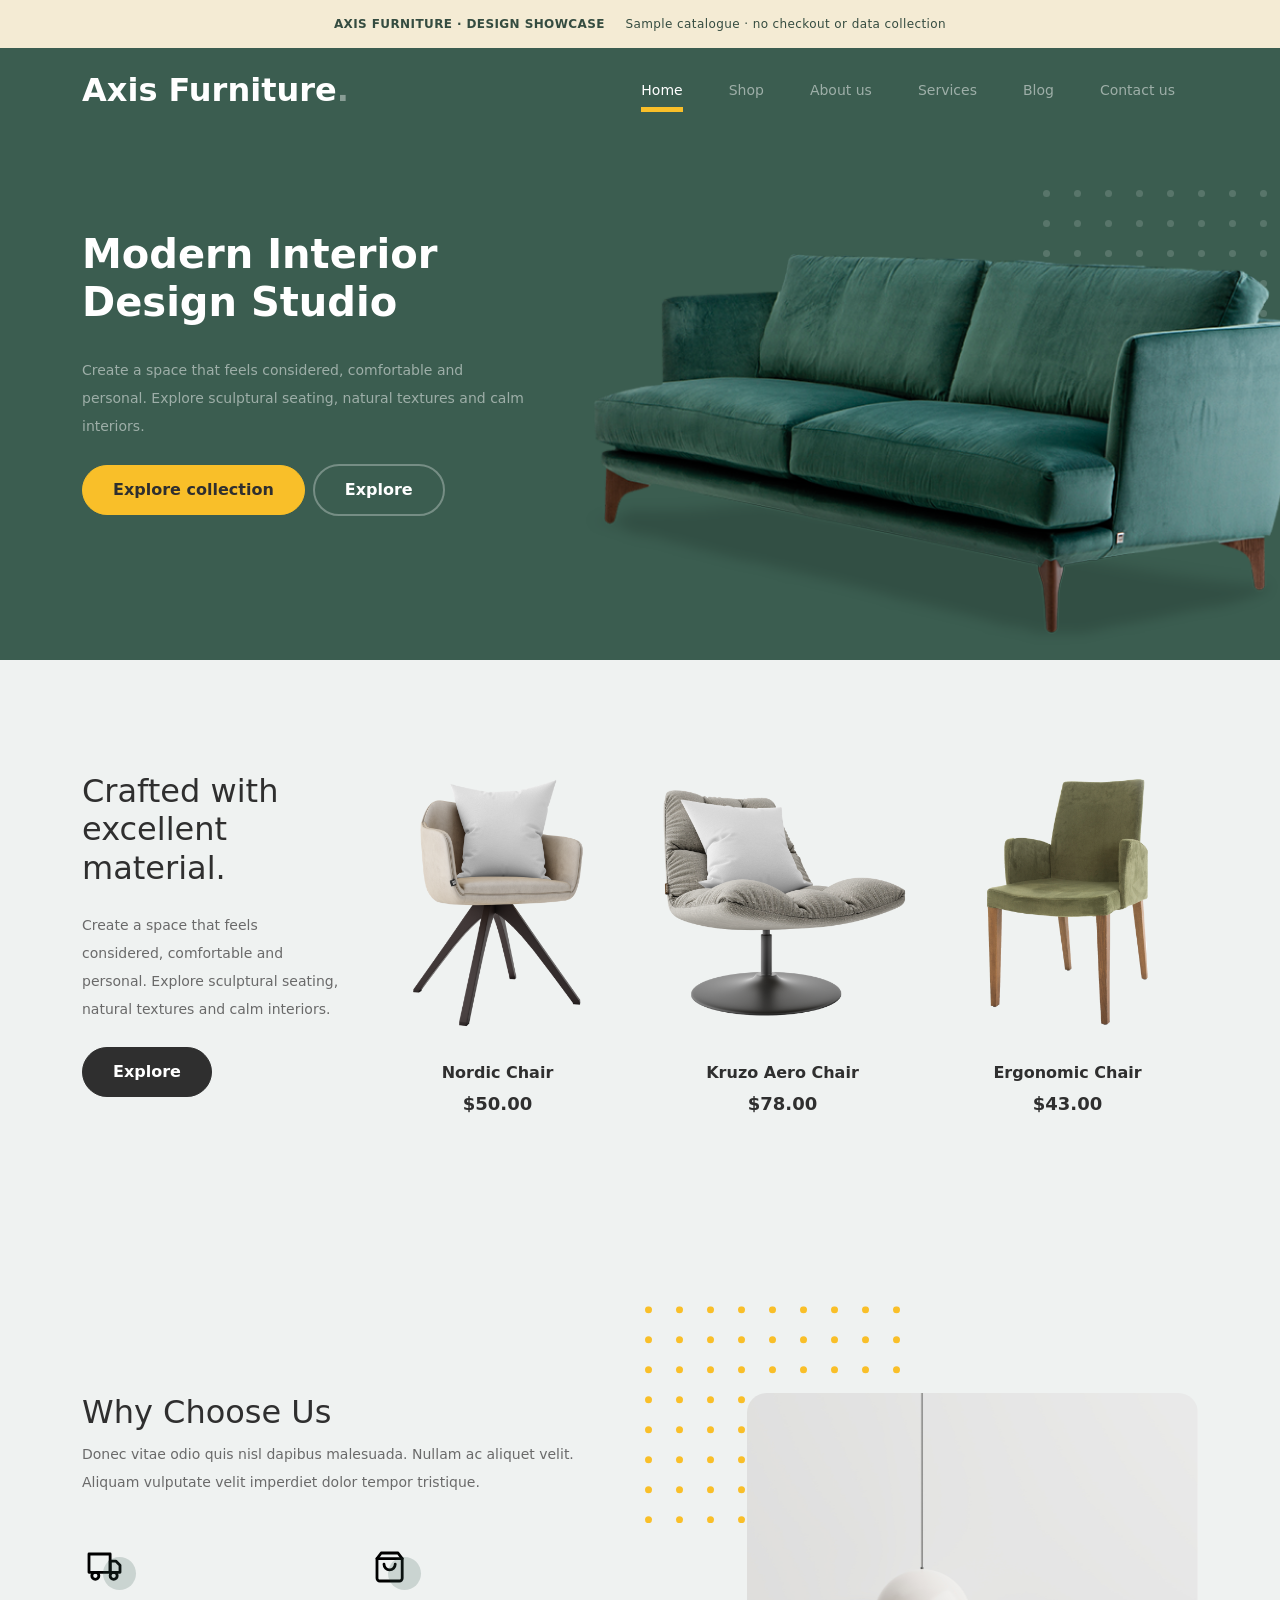
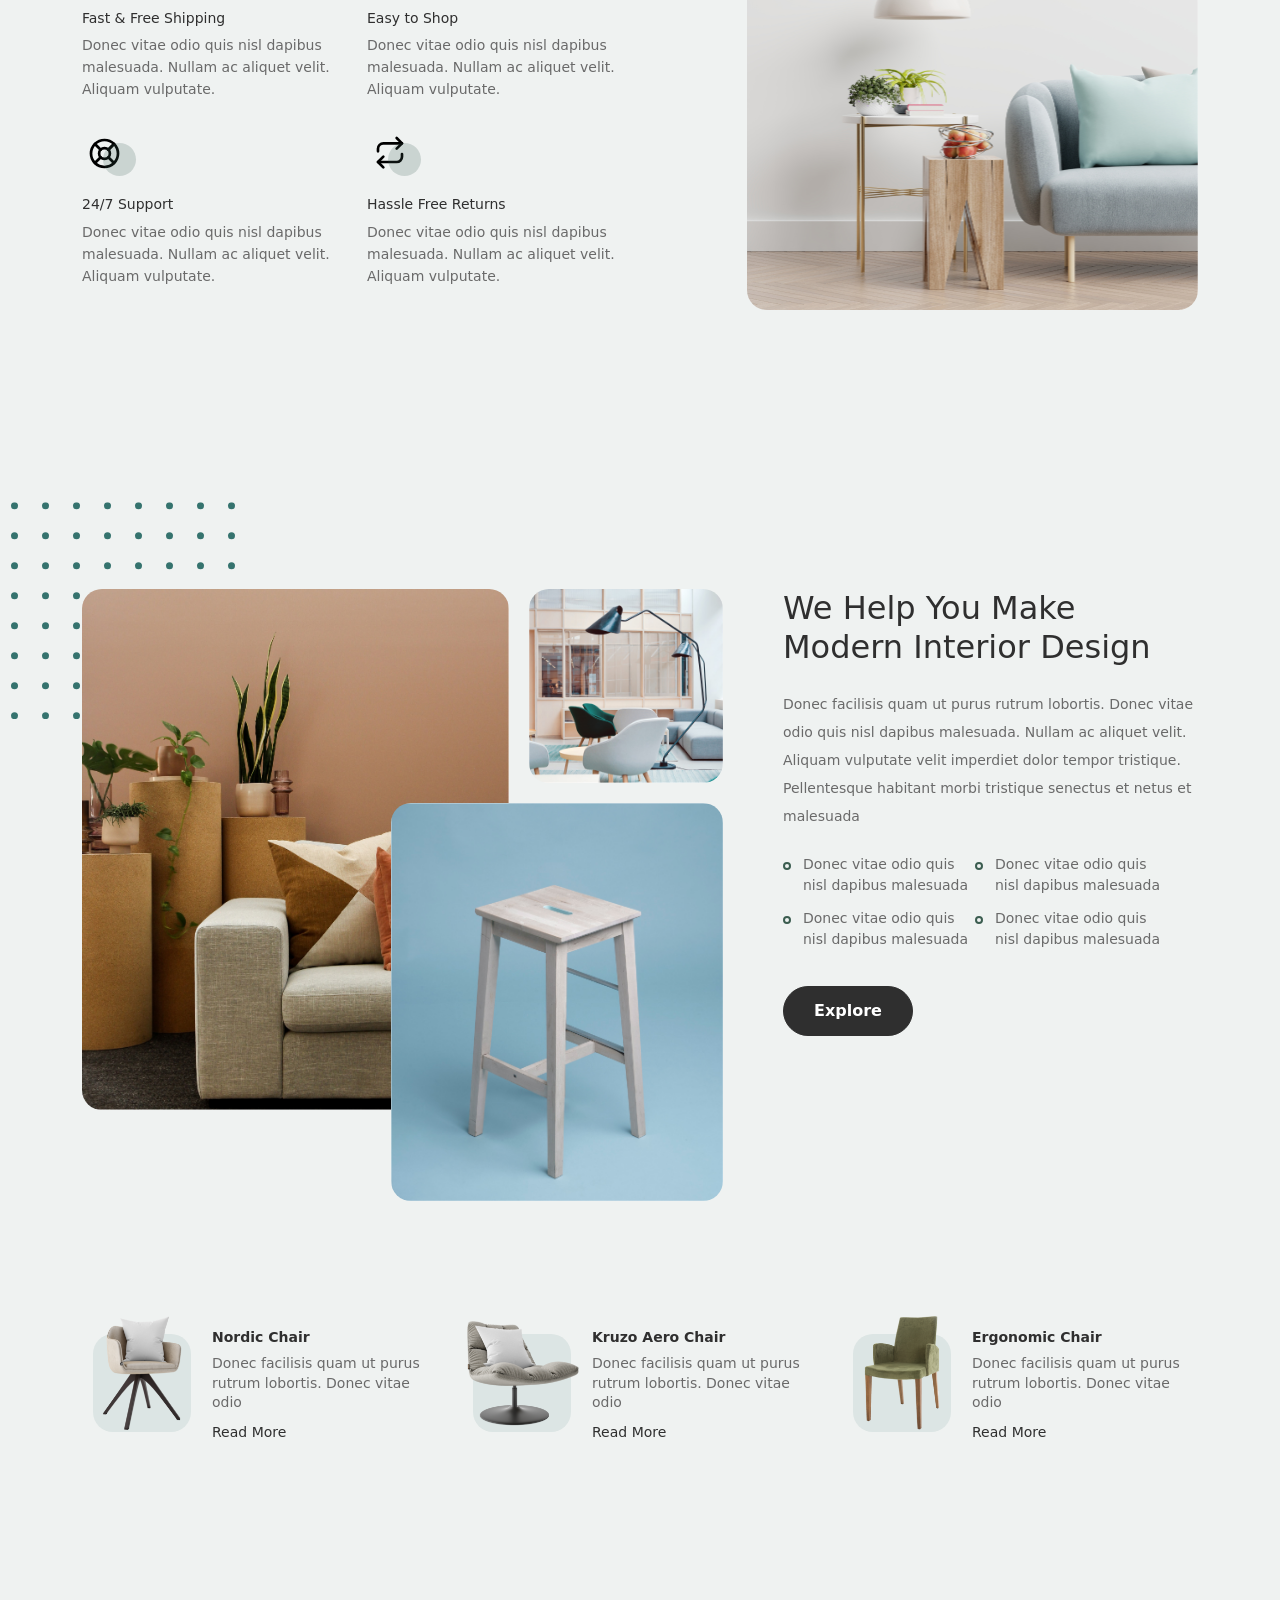
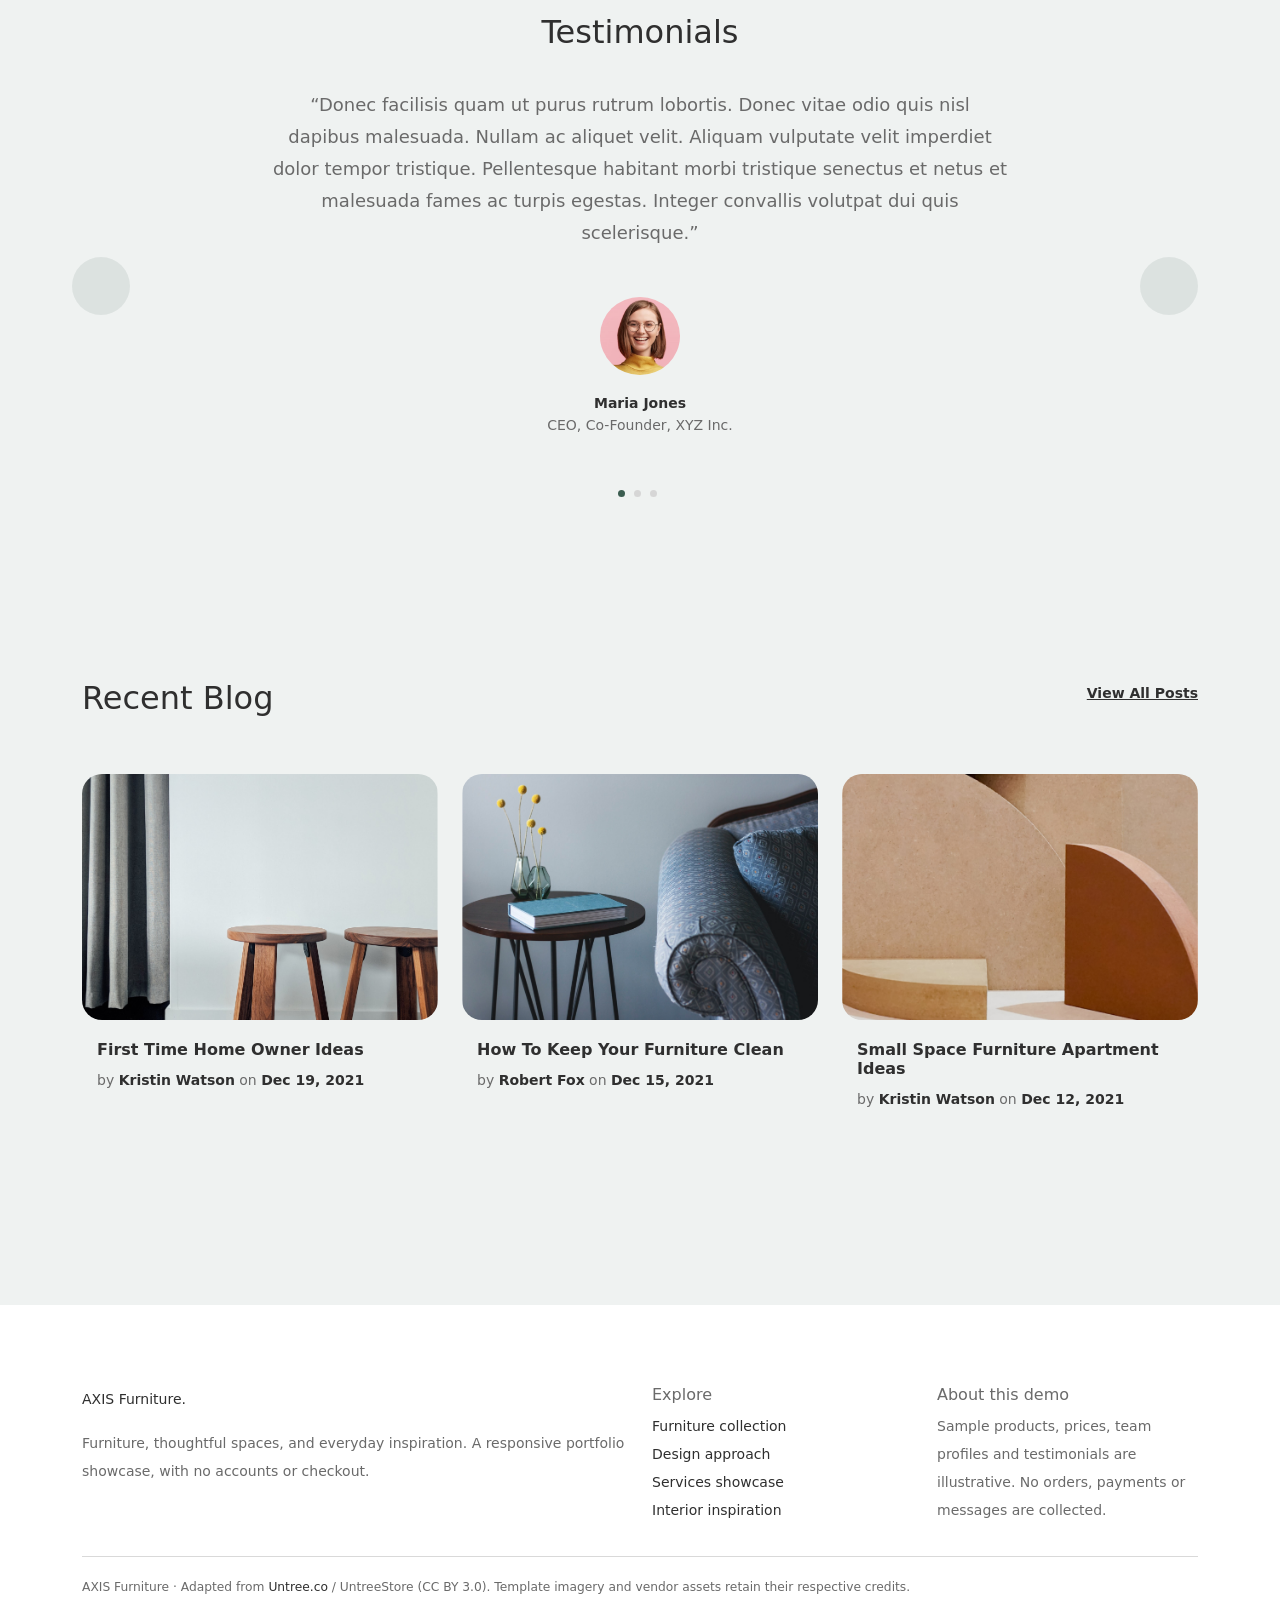
==== index.html @ d18d5c8d "Publish AXIS Furniture responsive catalogue with privacy-safe product previews" ====
<!doctype html>
<html lang="en">
<head>
  <meta charset="utf-8">
  <meta name="viewport" content="width=device-width, initial-scale=1, shrink-to-fit=no">
  <meta name="author" content="Untree.co">
  <link rel="shortcut icon" href="favicon.png">

  <meta name="description" content="Axis Furniture — explore furniture for your home, including sofas, chairs, and interior inspiration." />
  <meta name="keywords" content="bootstrap, bootstrap4" />

		<!-- Bootstrap CSS -->
		<link href="css/bootstrap.min.css" rel="stylesheet">
		<link href="css/tiny-slider.css" rel="stylesheet">
		<link href="css/style.css" rel="stylesheet">
		<title>Axis Furniture | Furniture Store</title>
	<link href="css/axis.css" rel="stylesheet"></head>

	<body><div class="axis-demo-banner">AXIS FURNITURE · DESIGN SHOWCASE <span>Sample catalogue · no checkout or data collection</span></div>

		<!-- Start Header/Navigation -->
		<nav class="custom-navbar navbar navbar navbar-expand-md navbar-dark bg-dark" aria-label="Axis Furniture navigation bar">

			<div class="container">
				<a class="navbar-brand" href="index.html">Axis Furniture<span>.</span></a>

				<button class="navbar-toggler" type="button" data-bs-toggle="collapse" data-bs-target="#navbarsAxisFurniture" aria-controls="navbarsAxisFurniture" aria-expanded="false" aria-label="Toggle navigation">
					<span class="navbar-toggler-icon"></span>
				</button>

				<div class="collapse navbar-collapse" id="navbarsAxisFurniture">
					<ul class="custom-navbar-nav navbar-nav ms-auto mb-2 mb-md-0">
						<li class="nav-item active">
							<a class="nav-link" href="index.html">Home</a>
						</li>
						<li><a class="nav-link" href="shop.html">Shop</a></li>
						<li><a class="nav-link" href="about.html">About us</a></li>
						<li><a class="nav-link" href="services.html">Services</a></li>
						<li><a class="nav-link" href="blog.html">Blog</a></li>
						<li><a class="nav-link" href="contact.html">Contact us</a></li>
					</ul>

					
				</div>
			</div>
				
		</nav>
		<!-- End Header/Navigation -->

		<!-- Start Hero Section -->
			<div class="hero">
				<div class="container">
					<div class="row justify-content-between">
						<div class="col-lg-5">
							<div class="intro-excerpt">
								<h1>Modern Interior <span class="d-block">Design Studio</span></h1>
								<p class="mb-4">Create a space that feels considered, comfortable and personal. Explore sculptural seating, natural textures and calm interiors.</p>
								<p><a href="shop.html" class="btn btn-secondary me-2">Explore collection</a><a href="about.html" class="btn btn-white-outline">Explore</a></p>
							</div>
						</div>
						<div class="col-lg-7">
							<div class="hero-img-wrap">
								<img alt="AXIS Furniture design sample" src="images/couch.png" class="img-fluid">
							</div>
						</div>
					</div>
				</div>
			</div>
		<!-- End Hero Section -->

		<!-- Start Product Section -->
		<div class="product-section">
			<div class="container">
				<div class="row">

					<!-- Start Column 1 -->
					<div class="col-md-12 col-lg-3 mb-5 mb-lg-0">
						<h2 class="mb-4 section-title">Crafted with excellent material.</h2>
						<p class="mb-4">Create a space that feels considered, comfortable and personal. Explore sculptural seating, natural textures and calm interiors.</p>
						<p><a href="shop.html" class="btn">Explore</a></p>
					</div> 
					<!-- End Column 1 -->

					<!-- Start Column 2 -->
					<div class="col-12 col-md-4 col-lg-3 mb-5 mb-md-0">
						<a class="product-item" href="cart.html">
							<img alt="AXIS Furniture design sample" src="images/product-1.png" class="img-fluid product-thumbnail">
							<h3 class="product-title">Nordic Chair</h3>
							<strong class="product-price">$50.00</strong>

							<span class="icon-cross">
								<img alt="AXIS Furniture design sample" src="images/cross.svg" class="img-fluid">
							</span>
						</a>
					</div> 
					<!-- End Column 2 -->

					<!-- Start Column 3 -->
					<div class="col-12 col-md-4 col-lg-3 mb-5 mb-md-0">
						<a class="product-item" href="cart.html">
							<img alt="AXIS Furniture design sample" src="images/product-2.png" class="img-fluid product-thumbnail">
							<h3 class="product-title">Kruzo Aero Chair</h3>
							<strong class="product-price">$78.00</strong>

							<span class="icon-cross">
								<img alt="AXIS Furniture design sample" src="images/cross.svg" class="img-fluid">
							</span>
						</a>
					</div>
					<!-- End Column 3 -->

					<!-- Start Column 4 -->
					<div class="col-12 col-md-4 col-lg-3 mb-5 mb-md-0">
						<a class="product-item" href="cart.html">
							<img alt="AXIS Furniture design sample" src="images/product-3.png" class="img-fluid product-thumbnail">
							<h3 class="product-title">Ergonomic Chair</h3>
							<strong class="product-price">$43.00</strong>

							<span class="icon-cross">
								<img alt="AXIS Furniture design sample" src="images/cross.svg" class="img-fluid">
							</span>
						</a>
					</div>
					<!-- End Column 4 -->

				</div>
			</div>
		</div>
		<!-- End Product Section -->

		<!-- Start Why Choose Us Section -->
		<div class="why-choose-section">
			<div class="container">
				<div class="row justify-content-between">
					<div class="col-lg-6">
						<h2 class="section-title">Why Choose Us</h2>
						<p>Donec vitae odio quis nisl dapibus malesuada. Nullam ac aliquet velit. Aliquam vulputate velit imperdiet dolor tempor tristique.</p>

						<div class="row my-5">
							<div class="col-6 col-md-6">
								<div class="feature">
									<div class="icon">
										<img src="images/truck.svg" alt="Image" class="imf-fluid">
									</div>
									<h3>Fast &amp; Free Shipping</h3>
									<p>Donec vitae odio quis nisl dapibus malesuada. Nullam ac aliquet velit. Aliquam vulputate.</p>
								</div>
							</div>

							<div class="col-6 col-md-6">
								<div class="feature">
									<div class="icon">
										<img src="images/bag.svg" alt="Image" class="imf-fluid">
									</div>
									<h3>Easy to Shop</h3>
									<p>Donec vitae odio quis nisl dapibus malesuada. Nullam ac aliquet velit. Aliquam vulputate.</p>
								</div>
							</div>

							<div class="col-6 col-md-6">
								<div class="feature">
									<div class="icon">
										<img src="images/support.svg" alt="Image" class="imf-fluid">
									</div>
									<h3>24/7 Support</h3>
									<p>Donec vitae odio quis nisl dapibus malesuada. Nullam ac aliquet velit. Aliquam vulputate.</p>
								</div>
							</div>

							<div class="col-6 col-md-6">
								<div class="feature">
									<div class="icon">
										<img src="images/return.svg" alt="Image" class="imf-fluid">
									</div>
									<h3>Hassle Free Returns</h3>
									<p>Donec vitae odio quis nisl dapibus malesuada. Nullam ac aliquet velit. Aliquam vulputate.</p>
								</div>
							</div>

						</div>
					</div>

					<div class="col-lg-5">
						<div class="img-wrap">
							<img src="images/why-choose-us-img.jpg" alt="Image" class="img-fluid">
						</div>
					</div>

				</div>
			</div>
		</div>
		<!-- End Why Choose Us Section -->

		<!-- Start We Help Section -->
		<div class="we-help-section">
			<div class="container">
				<div class="row justify-content-between">
					<div class="col-lg-7 mb-5 mb-lg-0">
						<div class="imgs-grid">
							<div class="grid grid-1"><img src="images/img-grid-1.jpg" alt="Untree.co"></div>
							<div class="grid grid-2"><img src="images/img-grid-2.jpg" alt="Untree.co"></div>
							<div class="grid grid-3"><img src="images/img-grid-3.jpg" alt="Untree.co"></div>
						</div>
					</div>
					<div class="col-lg-5 ps-lg-5">
						<h2 class="section-title mb-4">We Help You Make Modern Interior Design</h2>
						<p>Donec facilisis quam ut purus rutrum lobortis. Donec vitae odio quis nisl dapibus malesuada. Nullam ac aliquet velit. Aliquam vulputate velit imperdiet dolor tempor tristique. Pellentesque habitant morbi tristique senectus et netus et malesuada</p>

						<ul class="list-unstyled custom-list my-4">
							<li>Donec vitae odio quis nisl dapibus malesuada</li>
							<li>Donec vitae odio quis nisl dapibus malesuada</li>
							<li>Donec vitae odio quis nisl dapibus malesuada</li>
							<li>Donec vitae odio quis nisl dapibus malesuada</li>
						</ul>
						<p><a herf="#" class="btn">Explore</a></p>
					</div>
				</div>
			</div>
		</div>
		<!-- End We Help Section -->

		<!-- Start Popular Product -->
		<div class="popular-product">
			<div class="container">
				<div class="row">

					<div class="col-12 col-md-6 col-lg-4 mb-4 mb-lg-0">
						<div class="product-item-sm d-flex">
							<div class="thumbnail">
								<img src="images/product-1.png" alt="Image" class="img-fluid">
							</div>
							<div class="pt-3">
								<h3>Nordic Chair</h3>
								<p>Donec facilisis quam ut purus rutrum lobortis. Donec vitae odio </p>
								<p><a href="blog.html">Read More</a></p>
							</div>
						</div>
					</div>

					<div class="col-12 col-md-6 col-lg-4 mb-4 mb-lg-0">
						<div class="product-item-sm d-flex">
							<div class="thumbnail">
								<img src="images/product-2.png" alt="Image" class="img-fluid">
							</div>
							<div class="pt-3">
								<h3>Kruzo Aero Chair</h3>
								<p>Donec facilisis quam ut purus rutrum lobortis. Donec vitae odio </p>
								<p><a href="blog.html">Read More</a></p>
							</div>
						</div>
					</div>

					<div class="col-12 col-md-6 col-lg-4 mb-4 mb-lg-0">
						<div class="product-item-sm d-flex">
							<div class="thumbnail">
								<img src="images/product-3.png" alt="Image" class="img-fluid">
							</div>
							<div class="pt-3">
								<h3>Ergonomic Chair</h3>
								<p>Donec facilisis quam ut purus rutrum lobortis. Donec vitae odio </p>
								<p><a href="blog.html">Read More</a></p>
							</div>
						</div>
					</div>

				</div>
			</div>
		</div>
		<!-- End Popular Product -->

		<!-- Start Testimonial Slider -->
		<div class="testimonial-section">
			<div class="container">
				<div class="row">
					<div class="col-lg-7 mx-auto text-center">
						<h2 class="section-title">Testimonials</h2>
					</div>
				</div>

				<div class="row justify-content-center">
					<div class="col-lg-12">
						<div class="testimonial-slider-wrap text-center">

							<div id="testimonial-nav">
								<span class="prev" data-controls="prev"><span class="fa fa-chevron-left"></span></span>
								<span class="next" data-controls="next"><span class="fa fa-chevron-right"></span></span>
							</div>

							<div class="testimonial-slider">
								
								<div class="item">
									<div class="row justify-content-center">
										<div class="col-lg-8 mx-auto">

											<div class="testimonial-block text-center">
												<blockquote class="mb-5">
													<p>&ldquo;Donec facilisis quam ut purus rutrum lobortis. Donec vitae odio quis nisl dapibus malesuada. Nullam ac aliquet velit. Aliquam vulputate velit imperdiet dolor tempor tristique. Pellentesque habitant morbi tristique senectus et netus et malesuada fames ac turpis egestas. Integer convallis volutpat dui quis scelerisque.&rdquo;</p>
												</blockquote>

												<div class="author-info">
													<div class="author-pic">
														<img src="images/person-1.png" alt="Maria Jones" class="img-fluid">
													</div>
													<h3 class="font-weight-bold">Maria Jones</h3>
													<span class="position d-block mb-3">CEO, Co-Founder, XYZ Inc.</span>
												</div>
											</div>

										</div>
									</div>
								</div> 
								<!-- END item -->

								<div class="item">
									<div class="row justify-content-center">
										<div class="col-lg-8 mx-auto">

											<div class="testimonial-block text-center">
												<blockquote class="mb-5">
													<p>&ldquo;Donec facilisis quam ut purus rutrum lobortis. Donec vitae odio quis nisl dapibus malesuada. Nullam ac aliquet velit. Aliquam vulputate velit imperdiet dolor tempor tristique. Pellentesque habitant morbi tristique senectus et netus et malesuada fames ac turpis egestas. Integer convallis volutpat dui quis scelerisque.&rdquo;</p>
												</blockquote>

												<div class="author-info">
													<div class="author-pic">
														<img src="images/person-1.png" alt="Maria Jones" class="img-fluid">
													</div>
													<h3 class="font-weight-bold">Maria Jones</h3>
													<span class="position d-block mb-3">CEO, Co-Founder, XYZ Inc.</span>
												</div>
											</div>

										</div>
									</div>
								</div> 
								<!-- END item -->

								<div class="item">
									<div class="row justify-content-center">
										<div class="col-lg-8 mx-auto">

											<div class="testimonial-block text-center">
												<blockquote class="mb-5">
													<p>&ldquo;Donec facilisis quam ut purus rutrum lobortis. Donec vitae odio quis nisl dapibus malesuada. Nullam ac aliquet velit. Aliquam vulputate velit imperdiet dolor tempor tristique. Pellentesque habitant morbi tristique senectus et netus et malesuada fames ac turpis egestas. Integer convallis volutpat dui quis scelerisque.&rdquo;</p>
												</blockquote>

												<div class="author-info">
													<div class="author-pic">
														<img src="images/person-1.png" alt="Maria Jones" class="img-fluid">
													</div>
													<h3 class="font-weight-bold">Maria Jones</h3>
													<span class="position d-block mb-3">CEO, Co-Founder, XYZ Inc.</span>
												</div>
											</div>

										</div>
									</div>
								</div> 
								<!-- END item -->

							</div>

						</div>
					</div>
				</div>
			</div>
		</div>
		<!-- End Testimonial Slider -->

		<!-- Start Blog Section -->
		<div class="blog-section">
			<div class="container">
				<div class="row mb-5">
					<div class="col-md-6">
						<h2 class="section-title">Recent Blog</h2>
					</div>
					<div class="col-md-6 text-start text-md-end">
						<a href="#" class="more">View All Posts</a>
					</div>
				</div>

				<div class="row">

					<div class="col-12 col-sm-6 col-md-4 mb-4 mb-md-0">
						<div class="post-entry">
							<a href="#" class="post-thumbnail"><img src="images/post-1.jpg" alt="Image" class="img-fluid"></a>
							<div class="post-content-entry">
								<h3><a href="#">First Time Home Owner Ideas</a></h3>
								<div class="meta">
									<span>by <a href="#">Kristin Watson</a></span> <span>on <a href="#">Dec 19, 2021</a></span>
								</div>
							</div>
						</div>
					</div>

					<div class="col-12 col-sm-6 col-md-4 mb-4 mb-md-0">
						<div class="post-entry">
							<a href="#" class="post-thumbnail"><img src="images/post-2.jpg" alt="Image" class="img-fluid"></a>
							<div class="post-content-entry">
								<h3><a href="#">How To Keep Your Furniture Clean</a></h3>
								<div class="meta">
									<span>by <a href="#">Robert Fox</a></span> <span>on <a href="#">Dec 15, 2021</a></span>
								</div>
							</div>
						</div>
					</div>

					<div class="col-12 col-sm-6 col-md-4 mb-4 mb-md-0">
						<div class="post-entry">
							<a href="#" class="post-thumbnail"><img src="images/post-3.jpg" alt="Image" class="img-fluid"></a>
							<div class="post-content-entry">
								<h3><a href="#">Small Space Furniture Apartment Ideas</a></h3>
								<div class="meta">
									<span>by <a href="#">Kristin Watson</a></span> <span>on <a href="#">Dec 12, 2021</a></span>
								</div>
							</div>
						</div>
					</div>

				</div>
			</div>
		</div>
		<!-- End Blog Section -->	

		<!-- Start Footer Section -->
		<footer class="footer-section"><div class="container"><div class="row g-4"><div class="col-md-6"><a class="footer-logo" href="index.html">AXIS Furniture<span>.</span></a><p class="mt-3">Furniture, thoughtful spaces, and everyday inspiration. A responsive portfolio showcase, with no accounts or checkout.</p></div><div class="col-md-3"><h3 class="h6">Explore</h3><p><a href="shop.html">Furniture collection</a><br><a href="about.html">Design approach</a><br><a href="services.html">Services showcase</a><br><a href="blog.html">Interior inspiration</a></p></div><div class="col-md-3"><h3 class="h6">About this demo</h3><p>Sample products, prices, team profiles and testimonials are illustrative. No orders, payments or messages are collected.</p></div></div><hr><p class="small mb-0">AXIS Furniture · Adapted from <a href="https://untree.co/" rel="noopener noreferrer">Untree.co</a> / UntreeStore (CC BY 3.0). Template imagery and vendor assets retain their respective credits.</p></div></footer>
		<!-- End Footer Section -->	


		<script src="js/bootstrap.bundle.min.js"></script>
		<script src="js/tiny-slider.js"></script>
		<script src="js/custom.js"></script>
	<script src="js/axis.js"></script></body>

</html>
---- css/tiny-slider.css ----
.tns-outer{padding:0 !important}.tns-outer [hidden]{display:none !important}.tns-outer [aria-controls],.tns-outer [data-action]{cursor:pointer}.tns-slider{-webkit-transition:all 0s;-moz-transition:all 0s;transition:all 0s}.tns-slider>.tns-item{-webkit-box-sizing:border-box;-moz-box-sizing:border-box;box-sizing:border-box}.tns-horizontal.tns-subpixel{white-space:nowrap}.tns-horizontal.tns-subpixel>.tns-item{display:inline-block;vertical-align:top;white-space:normal}.tns-horizontal.tns-no-subpixel:after{content:'';display:table;clear:both}.tns-horizontal.tns-no-subpixel>.tns-item{float:left}.tns-horizontal.tns-carousel.tns-no-subpixel>.tns-item{margin-right:-100%}.tns-no-calc{position:relative;left:0}.tns-gallery{position:relative;left:0;min-height:1px}.tns-gallery>.tns-item{position:absolute;left:-100%;-webkit-transition:transform 0s, opacity 0s;-moz-transition:transform 0s, opacity 0s;transition:transform 0s, opacity 0s}.tns-gallery>.tns-slide-active{position:relative;left:auto !important}.tns-gallery>.tns-moving{-webkit-transition:all 0.25s;-moz-transition:all 0.25s;transition:all 0.25s}.tns-autowidth{display:inline-block}.tns-lazy-img{-webkit-transition:opacity 0.6s;-moz-transition:opacity 0.6s;transition:opacity 0.6s;opacity:0.6}.tns-lazy-img.tns-complete{opacity:1}.tns-ah{-webkit-transition:height 0s;-moz-transition:height 0s;transition:height 0s}.tns-ovh{overflow:hidden}.tns-visually-hidden{position:absolute;left:-10000em}.tns-transparent{opacity:0;visibility:hidden}.tns-fadeIn{opacity:1;filter:alpha(opacity=100);z-index:0}.tns-normal,.tns-fadeOut{opacity:0;filter:alpha(opacity=0);z-index:-1}.tns-vpfix{white-space:nowrap}.tns-vpfix>div,.tns-vpfix>li{display:inline-block}.tns-t-subp2{margin:0 auto;width:310px;position:relative;height:10px;overflow:hidden}.tns-t-ct{width:2333.3333333%;width:-webkit-calc(100% * 70 / 3);width:-moz-calc(100% * 70 / 3);width:calc(100% * 70 / 3);position:absolute;right:0}.tns-t-ct:after{content:'';display:table;clear:both}.tns-t-ct>div{width:1.4285714%;width:-webkit-calc(100% / 70);width:-moz-calc(100% / 70);width:calc(100% / 70);height:10px;float:left}

/*# sourceMappingURL=sourcemaps/tiny-slider.css.map */
---- css/style.css ----
/*
* Template Name: UntreeStore
* Template Author: Untree.co
* Author URI: https://untree.co/
* License: https://creativecommons.org/licenses/by/3.0/
*/
body {
  overflow-x: hidden;
  position: relative; }

body {
  font-family: system-ui, -apple-system, "Segoe UI", sans-serif;
  font-weight: 400;
  line-height: 28px;
  color: #6a6a6a;
  font-size: 14px;
  background-color: #eff2f1; }

a {
  text-decoration: none;
  -webkit-transition: .3s all ease;
  -o-transition: .3s all ease;
  transition: .3s all ease;
  color: #2f2f2f;
  text-decoration: underline; }
  a:hover {
    color: #2f2f2f;
    text-decoration: none; }
  a.more {
    font-weight: 600; }

.custom-navbar {
  background: #3b5d50 !important;
  padding-top: 20px;
  padding-bottom: 20px; }
  .custom-navbar .navbar-brand {
    font-size: 32px;
    font-weight: 600; }
    .custom-navbar .navbar-brand > span {
      opacity: .4; }
  .custom-navbar .navbar-toggler {
    border-color: transparent; }
    .custom-navbar .navbar-toggler:active, .custom-navbar .navbar-toggler:focus {
      -webkit-box-shadow: none;
      box-shadow: none;
      outline: none; }
  @media (min-width: 992px) {
    .custom-navbar .custom-navbar-nav li {
      margin-left: 15px;
      margin-right: 15px; } }
  .custom-navbar .custom-navbar-nav li a {
    font-weight: 500;
    color: #ffffff !important;
    opacity: .5;
    -webkit-transition: .3s all ease;
    -o-transition: .3s all ease;
    transition: .3s all ease;
    position: relative; }
    @media (min-width: 768px) {
      .custom-navbar .custom-navbar-nav li a:before {
        content: "";
        position: absolute;
        bottom: 0;
        left: 8px;
        right: 8px;
        background: #f9bf29;
        height: 5px;
        opacity: 1;
        visibility: visible;
        width: 0;
        -webkit-transition: .15s all ease-out;
        -o-transition: .15s all ease-out;
        transition: .15s all ease-out; } }
    .custom-navbar .custom-navbar-nav li a:hover {
      opacity: 1; }
      .custom-navbar .custom-navbar-nav li a:hover:before {
        width: calc(100% - 16px); }
  .custom-navbar .custom-navbar-nav li.active a {
    opacity: 1; }
    .custom-navbar .custom-navbar-nav li.active a:before {
      width: calc(100% - 16px); }
  .custom-navbar .custom-navbar-cta {
    margin-left: 0 !important;
    -webkit-box-orient: horizontal;
    -webkit-box-direction: normal;
    -ms-flex-direction: row;
    flex-direction: row; }
    @media (min-width: 768px) {
      .custom-navbar .custom-navbar-cta {
        margin-left: 40px !important; } }
    .custom-navbar .custom-navbar-cta li {
      margin-left: 0px;
      margin-right: 0px; }
      .custom-navbar .custom-navbar-cta li:first-child {
        margin-right: 20px; }

.hero {
  background: #3b5d50;
  padding: calc(4rem - 30px) 0 0rem 0; }
  @media (min-width: 768px) {
    .hero {
      padding: calc(4rem - 30px) 0 4rem 0; } }
  @media (min-width: 992px) {
    .hero {
      padding: calc(8rem - 30px) 0 8rem 0; } }
  .hero .intro-excerpt {
    position: relative;
    z-index: 4; }
    @media (min-width: 992px) {
      .hero .intro-excerpt {
        max-width: 450px; } }
  .hero h1 {
    font-weight: 700;
    color: #ffffff;
    margin-bottom: 30px; }
    @media (min-width: 1400px) {
      .hero h1 {
        font-size: 54px; } }
  .hero p {
    color: rgba(255, 255, 255, 0.5);
    margin-botom: 30px; }
  .hero .hero-img-wrap {
    position: relative; }
    .hero .hero-img-wrap img {
      position: relative;
      top: 0px;
      right: 0px;
      z-index: 2;
      max-width: 780px;
      left: -20px; }
      @media (min-width: 768px) {
        .hero .hero-img-wrap img {
          right: 0px;
          left: -100px; } }
      @media (min-width: 992px) {
        .hero .hero-img-wrap img {
          left: 0px;
          top: -80px;
          position: absolute;
          right: -50px; } }
      @media (min-width: 1200px) {
        .hero .hero-img-wrap img {
          left: 0px;
          top: -80px;
          right: -100px; } }
    .hero .hero-img-wrap:after {
      content: "";
      position: absolute;
      width: 255px;
      height: 217px;
      background-image: url("../images/dots-light.svg");
      background-size: contain;
      background-repeat: no-repeat;
      right: -100px;
      top: -0px; }
      @media (min-width: 1200px) {
        .hero .hero-img-wrap:after {
          top: -40px; } }

.btn {
  font-weight: 600;
  padding: 12px 30px;
  border-radius: 30px;
  color: #ffffff;
  background: #2f2f2f;
  border-color: #2f2f2f; }
  .btn:hover {
    color: #ffffff;
    background: #222222;
    border-color: #222222; }
  .btn:active, .btn:focus {
    outline: none !important;
    -webkit-box-shadow: none;
    box-shadow: none; }
  .btn.btn-primary {
    background: #3b5d50;
    border-color: #3b5d50; }
    .btn.btn-primary:hover {
      background: #314d43;
      border-color: #314d43; }
  .btn.btn-secondary {
    color: #2f2f2f;
    background: #f9bf29;
    border-color: #f9bf29; }
    .btn.btn-secondary:hover {
      background: #f8b810;
      border-color: #f8b810; }
  .btn.btn-white-outline {
    background: transparent;
    border-width: 2px;
    border-color: rgba(255, 255, 255, 0.3); }
    .btn.btn-white-outline:hover {
      border-color: white;
      color: #ffffff; }

.section-title {
  color: #2f2f2f; }

.product-section {
  padding: 7rem 0; }
  .product-section .product-item {
    text-align: center;
    text-decoration: none;
    display: block;
    position: relative;
    padding-bottom: 50px;
    cursor: pointer; }
    .product-section .product-item .product-thumbnail {
      margin-bottom: 30px;
      position: relative;
      top: 0;
      -webkit-transition: .3s all ease;
      -o-transition: .3s all ease;
      transition: .3s all ease; }
    .product-section .product-item h3 {
      font-weight: 600;
      font-size: 16px; }
    .product-section .product-item strong {
      font-weight: 800 !important;
      font-size: 18px !important; }
    .product-section .product-item h3, .product-section .product-item strong {
      color: #2f2f2f;
      text-decoration: none; }
    .product-section .product-item .icon-cross {
      position: absolute;
      width: 35px;
      height: 35px;
      display: inline-block;
      background: #2f2f2f;
      bottom: 15px;
      left: 50%;
      -webkit-transform: translateX(-50%);
      -ms-transform: translateX(-50%);
      transform: translateX(-50%);
      margin-bottom: -17.5px;
      border-radius: 50%;
      opacity: 0;
      visibility: hidden;
      -webkit-transition: .3s all ease;
      -o-transition: .3s all ease;
      transition: .3s all ease; }
      .product-section .product-item .icon-cross img {
        position: absolute;
        left: 50%;
        top: 50%;
        -webkit-transform: translate(-50%, -50%);
        -ms-transform: translate(-50%, -50%);
        transform: translate(-50%, -50%); }
    .product-section .product-item:before {
      bottom: 0;
      left: 0;
      right: 0;
      position: absolute;
      content: "";
      background: #dce5e4;
      height: 0%;
      z-index: -1;
      border-radius: 10px;
      -webkit-transition: .3s all ease;
      -o-transition: .3s all ease;
      transition: .3s all ease; }
    .product-section .product-item:hover .product-thumbnail {
      top: -25px; }
    .product-section .product-item:hover .icon-cross {
      bottom: 0;
      opacity: 1;
      visibility: visible; }
    .product-section .product-item:hover:before {
      height: 70%; }

.why-choose-section {
  padding: 7rem 0; }
  .why-choose-section .img-wrap {
    position: relative; }
    .why-choose-section .img-wrap:before {
      position: absolute;
      content: "";
      width: 255px;
      height: 217px;
      background-image: url("../images/dots-yellow.svg");
      background-repeat: no-repeat;
      background-size: contain;
      -webkit-transform: translate(-40%, -40%);
      -ms-transform: translate(-40%, -40%);
      transform: translate(-40%, -40%);
      z-index: -1; }
    .why-choose-section .img-wrap img {
      border-radius: 20px; }

.feature {
  margin-bottom: 30px; }
  .feature .icon {
    display: inline-block;
    position: relative;
    margin-bottom: 20px; }
    .feature .icon:before {
      content: "";
      width: 33px;
      height: 33px;
      position: absolute;
      background: rgba(59, 93, 80, 0.2);
      border-radius: 50%;
      right: -8px;
      bottom: 0; }
  .feature h3 {
    font-size: 14px;
    color: #2f2f2f; }
  .feature p {
    font-size: 14px;
    line-height: 22px;
    color: #6a6a6a; }

.we-help-section {
  padding: 7rem 0; }
  .we-help-section .imgs-grid {
    display: -ms-grid;
    display: grid;
    -ms-grid-columns: (1fr)[27];
    grid-template-columns: repeat(27, 1fr);
    position: relative; }
    .we-help-section .imgs-grid:before {
      position: absolute;
      content: "";
      width: 255px;
      height: 217px;
      background-image: url("../images/dots-green.svg");
      background-size: contain;
      background-repeat: no-repeat;
      -webkit-transform: translate(-40%, -40%);
      -ms-transform: translate(-40%, -40%);
      transform: translate(-40%, -40%);
      z-index: -1; }
    .we-help-section .imgs-grid .grid {
      position: relative; }
      .we-help-section .imgs-grid .grid img {
        border-radius: 20px;
        max-width: 100%; }
      .we-help-section .imgs-grid .grid.grid-1 {
        -ms-grid-column: 1;
        -ms-grid-column-span: 18;
        grid-column: 1 / span 18;
        -ms-grid-row: 1;
        -ms-grid-row-span: 27;
        grid-row: 1 / span 27; }
      .we-help-section .imgs-grid .grid.grid-2 {
        -ms-grid-column: 19;
        -ms-grid-column-span: 27;
        grid-column: 19 / span 27;
        -ms-grid-row: 1;
        -ms-grid-row-span: 5;
        grid-row: 1 / span 5;
        padding-left: 20px; }
      .we-help-section .imgs-grid .grid.grid-3 {
        -ms-grid-column: 14;
        -ms-grid-column-span: 16;
        grid-column: 14 / span 16;
        -ms-grid-row: 6;
        -ms-grid-row-span: 27;
        grid-row: 6 / span 27;
        padding-top: 20px; }

.custom-list {
  width: 100%; }
  .custom-list li {
    display: inline-block;
    width: calc(50% - 20px);
    margin-bottom: 12px;
    line-height: 1.5;
    position: relative;
    padding-left: 20px; }
    .custom-list li:before {
      content: "";
      width: 8px;
      height: 8px;
      border-radius: 50%;
      border: 2px solid #3b5d50;
      position: absolute;
      left: 0;
      top: 8px; }

.popular-product {
  padding: 0 0 7rem 0; }
  .popular-product .product-item-sm h3 {
    font-size: 14px;
    font-weight: 700;
    color: #2f2f2f; }
  .popular-product .product-item-sm a {
    text-decoration: none;
    color: #2f2f2f;
    -webkit-transition: .3s all ease;
    -o-transition: .3s all ease;
    transition: .3s all ease; }
    .popular-product .product-item-sm a:hover {
      color: rgba(47, 47, 47, 0.5); }
  .popular-product .product-item-sm p {
    line-height: 1.4;
    margin-bottom: 10px;
    font-size: 14px; }
  .popular-product .product-item-sm .thumbnail {
    margin-right: 10px;
    -webkit-box-flex: 0;
    -ms-flex: 0 0 120px;
    flex: 0 0 120px;
    position: relative; }
    .popular-product .product-item-sm .thumbnail:before {
      content: "";
      position: absolute;
      border-radius: 20px;
      background: #dce5e4;
      width: 98px;
      height: 98px;
      top: 50%;
      left: 50%;
      -webkit-transform: translate(-50%, -50%);
      -ms-transform: translate(-50%, -50%);
      transform: translate(-50%, -50%);
      z-index: -1; }

.testimonial-section {
  padding: 3rem 0 7rem 0; }

.testimonial-slider-wrap {
  position: relative; }
  .testimonial-slider-wrap .tns-inner {
    padding-top: 30px; }
  .testimonial-slider-wrap .item .testimonial-block blockquote {
    font-size: 16px; }
    @media (min-width: 768px) {
      .testimonial-slider-wrap .item .testimonial-block blockquote {
        line-height: 32px;
        font-size: 18px; } }
  .testimonial-slider-wrap .item .testimonial-block .author-info .author-pic {
    margin-bottom: 20px; }
    .testimonial-slider-wrap .item .testimonial-block .author-info .author-pic img {
      max-width: 80px;
      border-radius: 50%; }
  .testimonial-slider-wrap .item .testimonial-block .author-info h3 {
    font-size: 14px;
    font-weight: 700;
    color: #2f2f2f;
    margin-bottom: 0; }
  .testimonial-slider-wrap #testimonial-nav {
    position: absolute;
    top: 50%;
    z-index: 99;
    width: 100%;
    display: none; }
    @media (min-width: 768px) {
      .testimonial-slider-wrap #testimonial-nav {
        display: block; } }
    .testimonial-slider-wrap #testimonial-nav > span {
      cursor: pointer;
      position: absolute;
      width: 58px;
      height: 58px;
      line-height: 58px;
      border-radius: 50%;
      background: rgba(59, 93, 80, 0.1);
      color: #2f2f2f;
      -webkit-transition: .3s all ease;
      -o-transition: .3s all ease;
      transition: .3s all ease; }
      .testimonial-slider-wrap #testimonial-nav > span:hover {
        background: #3b5d50;
        color: #ffffff; }
    .testimonial-slider-wrap #testimonial-nav .prev {
      left: -10px; }
    .testimonial-slider-wrap #testimonial-nav .next {
      right: 0; }
  .testimonial-slider-wrap .tns-nav {
    position: absolute;
    bottom: -50px;
    left: 50%;
    -webkit-transform: translateX(-50%);
    -ms-transform: translateX(-50%);
    transform: translateX(-50%); }
    .testimonial-slider-wrap .tns-nav button {
      background: none;
      border: none;
      display: inline-block;
      position: relative;
      width: 0 !important;
      height: 7px !important;
      margin: 2px; }
      .testimonial-slider-wrap .tns-nav button:active, .testimonial-slider-wrap .tns-nav button:focus, .testimonial-slider-wrap .tns-nav button:hover {
        outline: none;
        -webkit-box-shadow: none;
        box-shadow: none;
        background: none; }
      .testimonial-slider-wrap .tns-nav button:before {
        display: block;
        width: 7px;
        height: 7px;
        left: 0;
        top: 0;
        position: absolute;
        content: "";
        border-radius: 50%;
        -webkit-transition: .3s all ease;
        -o-transition: .3s all ease;
        transition: .3s all ease;
        background-color: #d6d6d6; }
      .testimonial-slider-wrap .tns-nav button:hover:before, .testimonial-slider-wrap .tns-nav button.tns-nav-active:before {
        background-color: #3b5d50; }

.before-footer-section {
  padding: 7rem 0 12rem 0 !important; }

.blog-section {
  padding: 7rem 0 12rem 0; }
  .blog-section .post-entry a {
    text-decoration: none; }
  .blog-section .post-entry .post-thumbnail {
    display: block;
    margin-bottom: 20px; }
    .blog-section .post-entry .post-thumbnail img {
      border-radius: 20px;
      -webkit-transition: .3s all ease;
      -o-transition: .3s all ease;
      transition: .3s all ease; }
  .blog-section .post-entry .post-content-entry {
    padding-left: 15px;
    padding-right: 15px; }
    .blog-section .post-entry .post-content-entry h3 {
      font-size: 16px;
      margin-bottom: 0;
      font-weight: 600;
      margin-bottom: 7px; }
    .blog-section .post-entry .post-content-entry .meta {
      font-size: 14px; }
      .blog-section .post-entry .post-content-entry .meta a {
        font-weight: 600; }
  .blog-section .post-entry:hover .post-thumbnail img, .blog-section .post-entry:focus .post-thumbnail img {
    opacity: .7; }

.footer-section {
  padding: 80px 0;
  background: #ffffff; }
  .footer-section .relative {
    position: relative; }
  .footer-section a {
    text-decoration: none;
    color: #2f2f2f;
    -webkit-transition: .3s all ease;
    -o-transition: .3s all ease;
    transition: .3s all ease; }
    .footer-section a:hover {
      color: rgba(47, 47, 47, 0.5); }
  .footer-section .subscription-form {
    margin-bottom: 40px;
    position: relative;
    z-index: 2;
    margin-top: 100px; }
    @media (min-width: 992px) {
      .footer-section .subscription-form {
        margin-top: 0px;
        margin-bottom: 80px; } }
    .footer-section .subscription-form h3 {
      font-size: 18px;
      font-weight: 500;
      color: #3b5d50; }
    .footer-section .subscription-form .form-control {
      height: 50px;
      border-radius: 10px;
      font-family: "Inter", sans-serif; }
      .footer-section .subscription-form .form-control:active, .footer-section .subscription-form .form-control:focus {
        outline: none;
        -webkit-box-shadow: none;
        box-shadow: none;
        border-color: #3b5d50;
        -webkit-box-shadow: 0 1px 4px 0 rgba(0, 0, 0, 0.2);
        box-shadow: 0 1px 4px 0 rgba(0, 0, 0, 0.2); }
      .footer-section .subscription-form .form-control::-webkit-input-placeholder {
        font-size: 14px; }
      .footer-section .subscription-form .form-control::-moz-placeholder {
        font-size: 14px; }
      .footer-section .subscription-form .form-control:-ms-input-placeholder {
        font-size: 14px; }
      .footer-section .subscription-form .form-control:-moz-placeholder {
        font-size: 14px; }
    .footer-section .subscription-form .btn {
      border-radius: 10px !important; }
  .footer-section .sofa-img {
    position: absolute;
    top: -200px;
    z-index: 1;
    right: 0; }
    .footer-section .sofa-img img {
      max-width: 380px; }
  .footer-section .links-wrap {
    margin-top: 0px; }
    @media (min-width: 992px) {
      .footer-section .links-wrap {
        margin-top: 54px; } }
    .footer-section .links-wrap ul li {
      margin-bottom: 10px; }
  .footer-section .footer-logo-wrap .footer-logo {
    font-size: 32px;
    font-weight: 500;
    text-decoration: none;
    color: #3b5d50; }
  .footer-section .custom-social li {
    margin: 2px;
    display: inline-block; }
    .footer-section .custom-social li a {
      width: 40px;
      height: 40px;
      text-align: center;
      line-height: 40px;
      display: inline-block;
      background: #dce5e4;
      color: #3b5d50;
      border-radius: 50%; }
      .footer-section .custom-social li a:hover {
        background: #3b5d50;
        color: #ffffff; }
  .footer-section .border-top {
    border-color: #dce5e4; }
    .footer-section .border-top.copyright {
      font-size: 14px !important; }

.untree_co-section {
  padding: 7rem 0; }

.form-control {
  height: 50px;
  border-radius: 10px;
  font-family: "Inter", sans-serif; }
  .form-control:active, .form-control:focus {
    outline: none;
    -webkit-box-shadow: none;
    box-shadow: none;
    border-color: #3b5d50;
    -webkit-box-shadow: 0 1px 4px 0 rgba(0, 0, 0, 0.2);
    box-shadow: 0 1px 4px 0 rgba(0, 0, 0, 0.2); }
  .form-control::-webkit-input-placeholder {
    font-size: 14px; }
  .form-control::-moz-placeholder {
    font-size: 14px; }
  .form-control:-ms-input-placeholder {
    font-size: 14px; }
  .form-control:-moz-placeholder {
    font-size: 14px; }

.service {
  line-height: 1.5; }
  .service .service-icon {
    border-radius: 10px;
    -webkit-box-flex: 0;
    -ms-flex: 0 0 50px;
    flex: 0 0 50px;
    height: 50px;
    line-height: 50px;
    text-align: center;
    background: #3b5d50;
    margin-right: 20px;
    color: #ffffff; }

textarea {
  height: auto !important; }

.site-blocks-table {
  overflow: auto; }
  .site-blocks-table .product-thumbnail {
    width: 200px; }
  .site-blocks-table .btn {
    padding: 2px 10px; }
  .site-blocks-table thead th {
    padding: 30px;
    text-align: center;
    border-width: 0px !important;
    vertical-align: middle;
    color: rgba(0, 0, 0, 0.8);
    font-size: 18px; }
  .site-blocks-table td {
    padding: 20px;
    text-align: center;
    vertical-align: middle;
    color: rgba(0, 0, 0, 0.8); }
  .site-blocks-table tbody tr:first-child td {
    border-top: 1px solid #3b5d50 !important; }
  .site-blocks-table .btn {
    background: none !important;
    color: #000000;
    border: none;
    height: auto !important; }

.site-block-order-table th {
  border-top: none !important;
  border-bottom-width: 1px !important; }

.site-block-order-table td, .site-block-order-table th {
  color: #000000; }

.couponcode-wrap input {
  border-radius: 10px !important; }

.text-primary {
  color: #3b5d50 !important; }

.thankyou-icon {
  position: relative;
  color: #3b5d50; }
  .thankyou-icon:before {
    position: absolute;
    content: "";
    width: 50px;
    height: 50px;
    border-radius: 50%;
    background: rgba(59, 93, 80, 0.2); }
---- css/axis.css ----
.axis-demo-banner{padding:10px 24px;background:#f4ebd4;color:#354c40;text-align:center;font-size:12px;font-weight:600;letter-spacing:.4px}.axis-demo-banner span{margin-left:16px;font-weight:400}.axis-product-dialog{border:0;border-radius:18px;padding:28px;max-width:480px;width:calc(100% - 32px);color:#263b32;background:#f6f7f1}.axis-product-dialog::backdrop{background:#16332799}.axis-product-dialog img{display:block;width:100%;max-height:240px;object-fit:contain}.axis-product-dialog button{float:right;border:1px solid #b7c8ba;border-radius:30px;padding:7px 14px;background:white}.axis-product-dialog p{line-height:1.8}.product-item:focus-visible,a:focus-visible,button:focus-visible{outline:3px solid #b58f2e;outline-offset:4px}@media(max-width:600px){.axis-demo-banner span{display:block;margin:3px 0 0}}
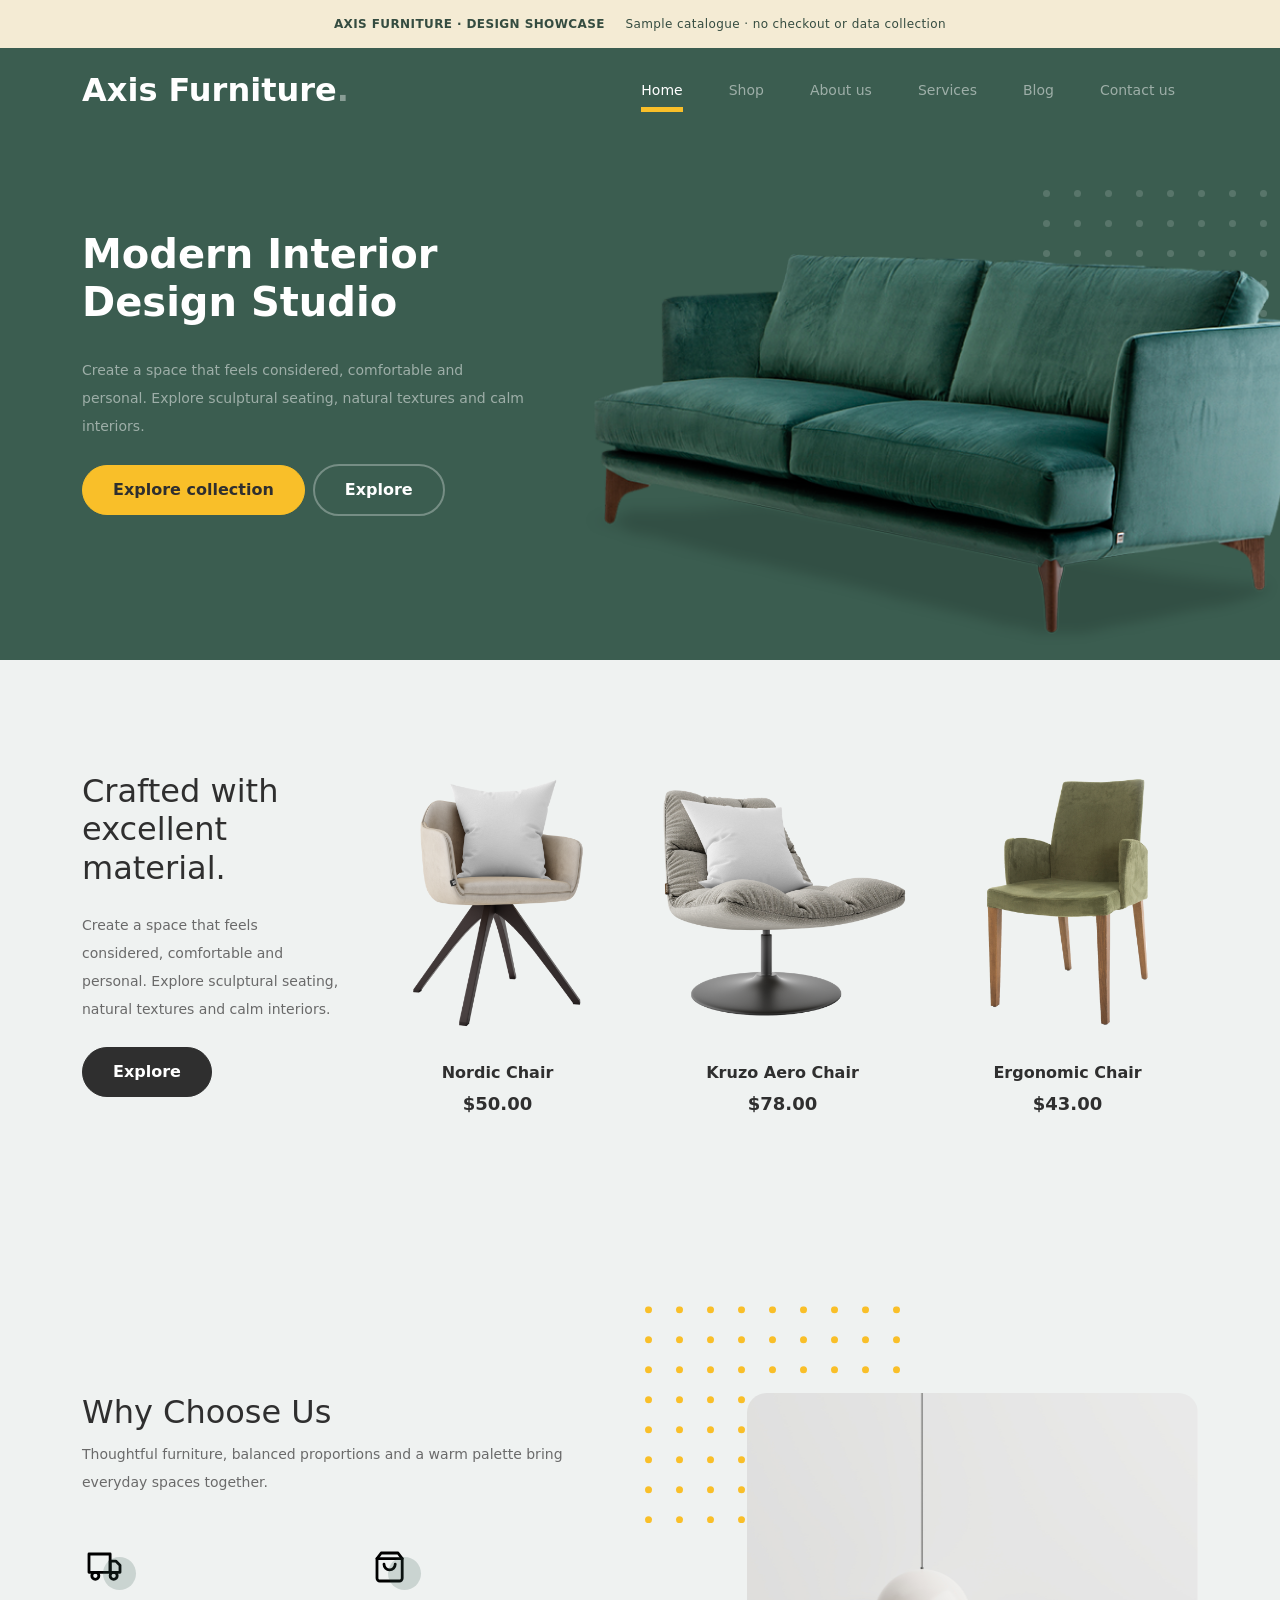
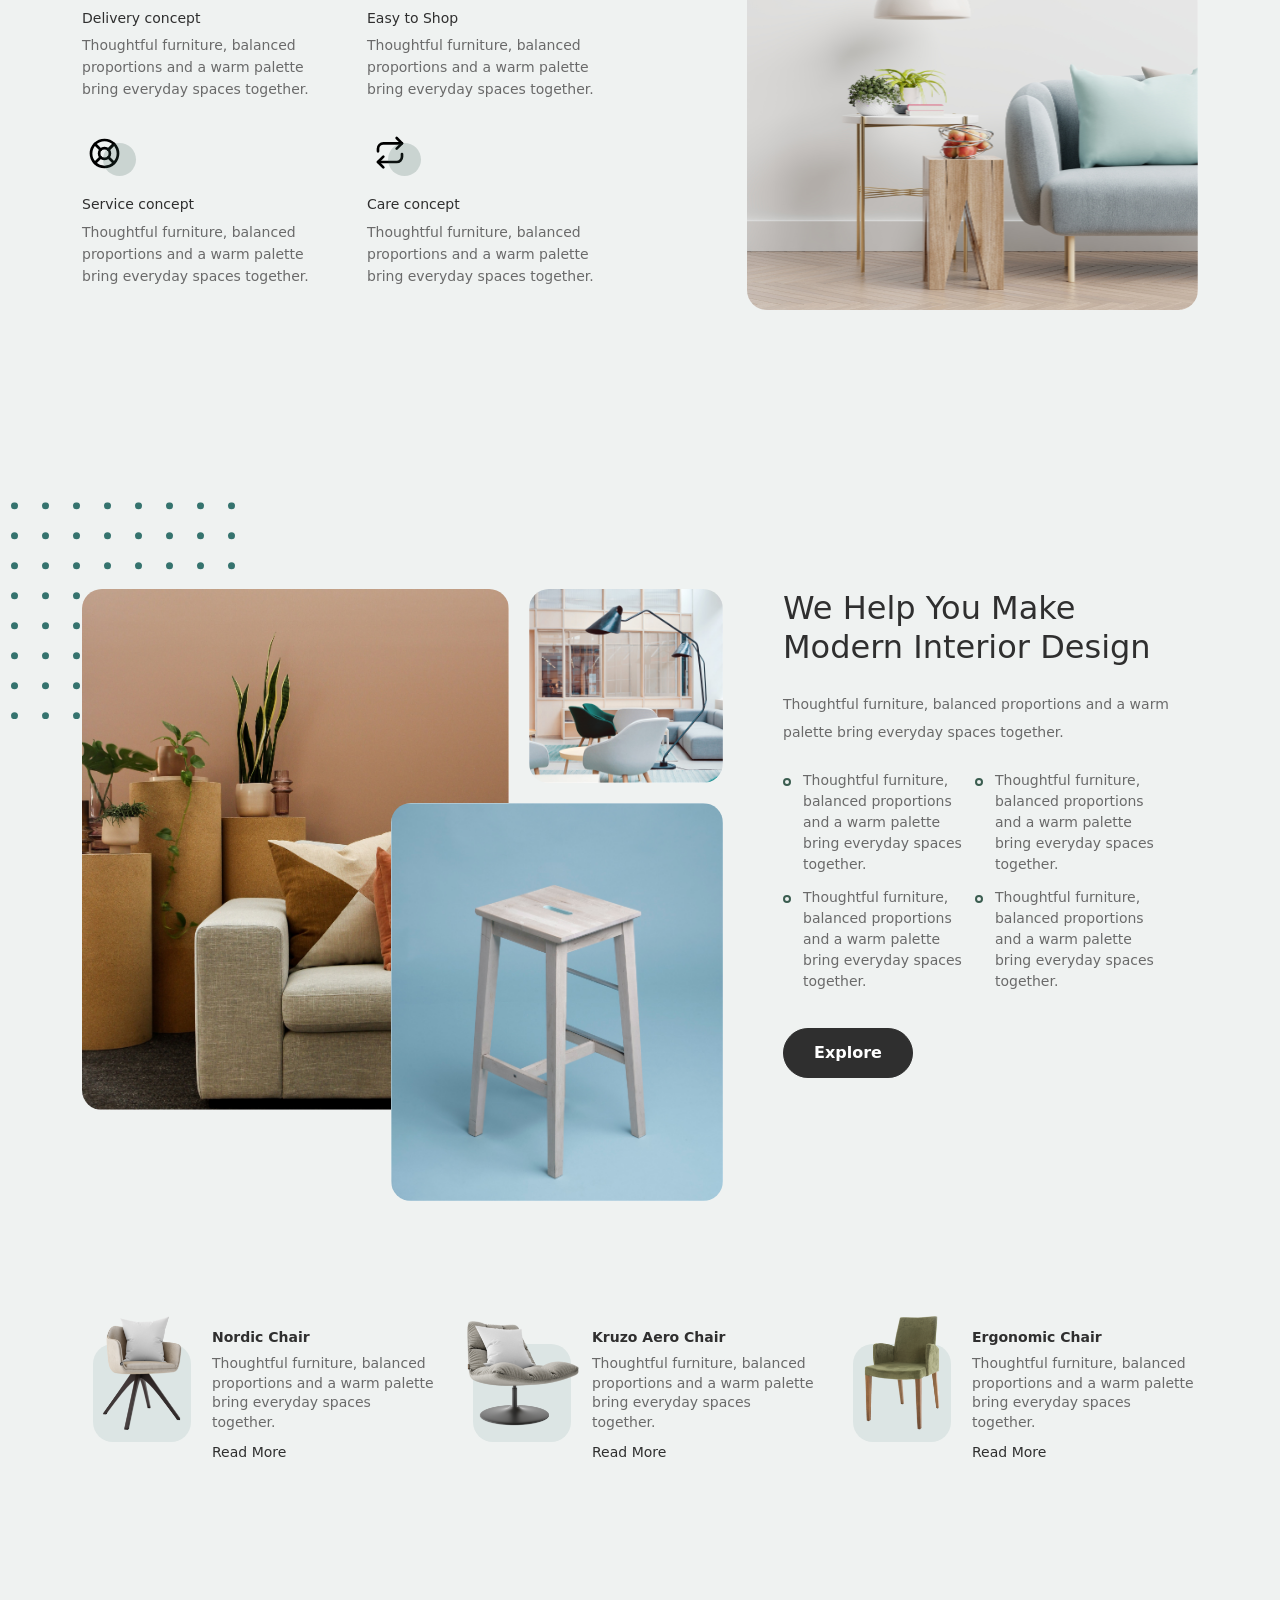
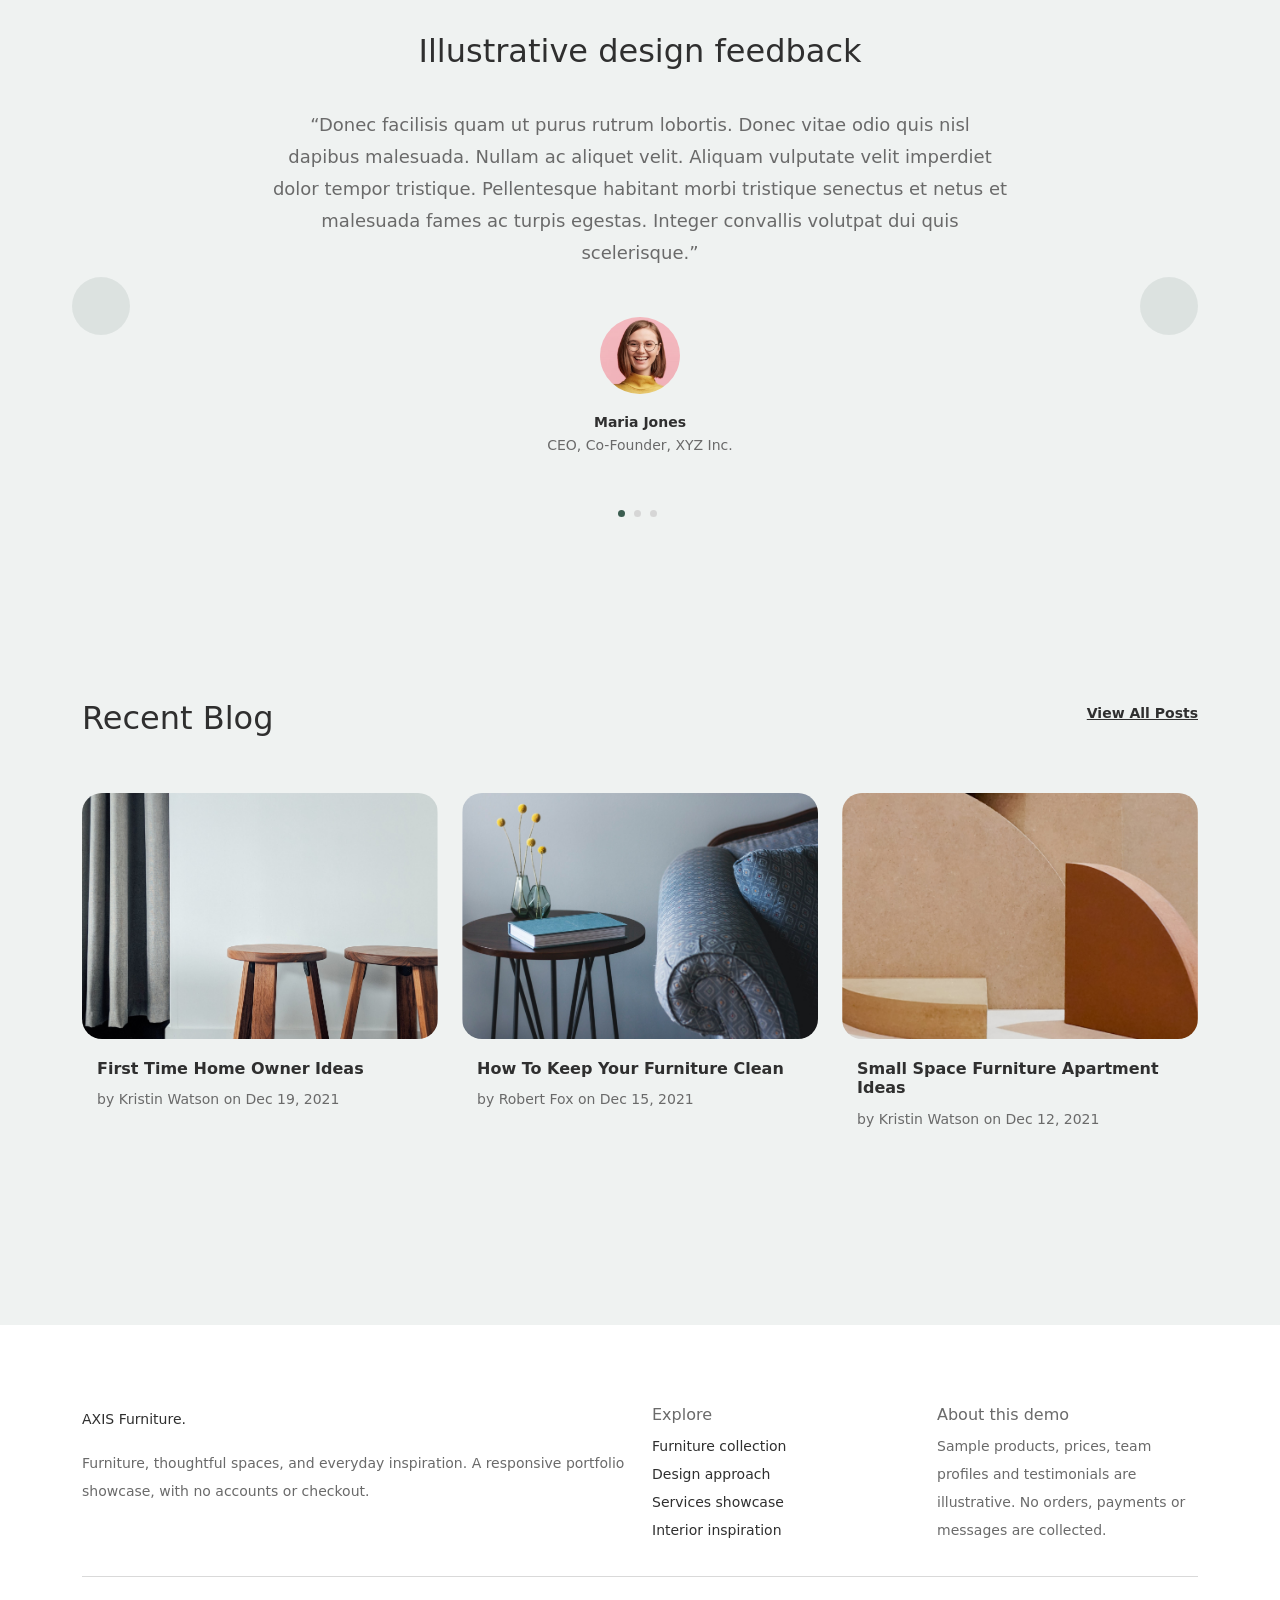
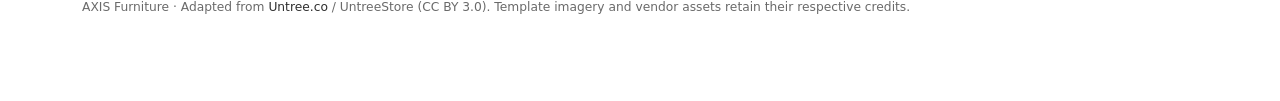
==== commit dd0e3b97: "Clarify showcase content and remove placeholder navigation" ====
--- a/index.html
+++ b/index.html
@@ -13,7 +13,7 @@
 		<link href="css/bootstrap.min.css" rel="stylesheet">
 		<link href="css/tiny-slider.css" rel="stylesheet">
 		<link href="css/style.css" rel="stylesheet">
-		<title>Axis Furniture | Furniture Store</title>
+		<title>AXIS Furniture | Furniture & Interior Showcase</title>
 	<link href="css/axis.css" rel="stylesheet"></head>
 
 	<body><div class="axis-demo-banner">AXIS FURNITURE · DESIGN SHOWCASE <span>Sample catalogue · no checkout or data collection</span></div>
@@ -134,7 +134,7 @@
 				<div class="row justify-content-between">
 					<div class="col-lg-6">
 						<h2 class="section-title">Why Choose Us</h2>
-						<p>Donec vitae odio quis nisl dapibus malesuada. Nullam ac aliquet velit. Aliquam vulputate velit imperdiet dolor tempor tristique.</p>
+						<p>Thoughtful furniture, balanced proportions and a warm palette bring everyday spaces together.</p>
 
 						<div class="row my-5">
 							<div class="col-6 col-md-6">
@@ -142,8 +142,8 @@
 									<div class="icon">
 										<img src="images/truck.svg" alt="Image" class="imf-fluid">
 									</div>
-									<h3>Fast &amp; Free Shipping</h3>
-									<p>Donec vitae odio quis nisl dapibus malesuada. Nullam ac aliquet velit. Aliquam vulputate.</p>
+									<h3>Delivery concept</h3>
+									<p>Thoughtful furniture, balanced proportions and a warm palette bring everyday spaces together.</p>
 								</div>
 							</div>
 
@@ -153,7 +153,7 @@
 										<img src="images/bag.svg" alt="Image" class="imf-fluid">
 									</div>
 									<h3>Easy to Shop</h3>
-									<p>Donec vitae odio quis nisl dapibus malesuada. Nullam ac aliquet velit. Aliquam vulputate.</p>
+									<p>Thoughtful furniture, balanced proportions and a warm palette bring everyday spaces together.</p>
 								</div>
 							</div>
 
@@ -162,8 +162,8 @@
 									<div class="icon">
 										<img src="images/support.svg" alt="Image" class="imf-fluid">
 									</div>
-									<h3>24/7 Support</h3>
-									<p>Donec vitae odio quis nisl dapibus malesuada. Nullam ac aliquet velit. Aliquam vulputate.</p>
+									<h3>Service concept</h3>
+									<p>Thoughtful furniture, balanced proportions and a warm palette bring everyday spaces together.</p>
 								</div>
 							</div>
 
@@ -172,8 +172,8 @@
 									<div class="icon">
 										<img src="images/return.svg" alt="Image" class="imf-fluid">
 									</div>
-									<h3>Hassle Free Returns</h3>
-									<p>Donec vitae odio quis nisl dapibus malesuada. Nullam ac aliquet velit. Aliquam vulputate.</p>
+									<h3>Care concept</h3>
+									<p>Thoughtful furniture, balanced proportions and a warm palette bring everyday spaces together.</p>
 								</div>
 							</div>
 
@@ -204,13 +204,13 @@
 					</div>
 					<div class="col-lg-5 ps-lg-5">
 						<h2 class="section-title mb-4">We Help You Make Modern Interior Design</h2>
-						<p>Donec facilisis quam ut purus rutrum lobortis. Donec vitae odio quis nisl dapibus malesuada. Nullam ac aliquet velit. Aliquam vulputate velit imperdiet dolor tempor tristique. Pellentesque habitant morbi tristique senectus et netus et malesuada</p>
+						<p>Thoughtful furniture, balanced proportions and a warm palette bring everyday spaces together.</p>
 
 						<ul class="list-unstyled custom-list my-4">
-							<li>Donec vitae odio quis nisl dapibus malesuada</li>
-							<li>Donec vitae odio quis nisl dapibus malesuada</li>
-							<li>Donec vitae odio quis nisl dapibus malesuada</li>
-							<li>Donec vitae odio quis nisl dapibus malesuada</li>
+							<li>Thoughtful furniture, balanced proportions and a warm palette bring everyday spaces together.</li>
+							<li>Thoughtful furniture, balanced proportions and a warm palette bring everyday spaces together.</li>
+							<li>Thoughtful furniture, balanced proportions and a warm palette bring everyday spaces together.</li>
+							<li>Thoughtful furniture, balanced proportions and a warm palette bring everyday spaces together.</li>
 						</ul>
 						<p><a herf="#" class="btn">Explore</a></p>
 					</div>
@@ -231,7 +231,7 @@
 							</div>
 							<div class="pt-3">
 								<h3>Nordic Chair</h3>
-								<p>Donec facilisis quam ut purus rutrum lobortis. Donec vitae odio </p>
+								<p>Thoughtful furniture, balanced proportions and a warm palette bring everyday spaces together.</p>
 								<p><a href="blog.html">Read More</a></p>
 							</div>
 						</div>
@@ -244,7 +244,7 @@
 							</div>
 							<div class="pt-3">
 								<h3>Kruzo Aero Chair</h3>
-								<p>Donec facilisis quam ut purus rutrum lobortis. Donec vitae odio </p>
+								<p>Thoughtful furniture, balanced proportions and a warm palette bring everyday spaces together.</p>
 								<p><a href="blog.html">Read More</a></p>
 							</div>
 						</div>
@@ -257,7 +257,7 @@
 							</div>
 							<div class="pt-3">
 								<h3>Ergonomic Chair</h3>
-								<p>Donec facilisis quam ut purus rutrum lobortis. Donec vitae odio </p>
+								<p>Thoughtful furniture, balanced proportions and a warm palette bring everyday spaces together.</p>
 								<p><a href="blog.html">Read More</a></p>
 							</div>
 						</div>
@@ -273,7 +273,7 @@
 			<div class="container">
 				<div class="row">
 					<div class="col-lg-7 mx-auto text-center">
-						<h2 class="section-title">Testimonials</h2>
+						<h2 class="section-title">Illustrative design feedback</h2>
 					</div>
 				</div>
 
@@ -374,7 +374,7 @@
 						<h2 class="section-title">Recent Blog</h2>
 					</div>
 					<div class="col-md-6 text-start text-md-end">
-						<a href="#" class="more">View All Posts</a>
+						<a href="blog.html" class="more">View All Posts</a>
 					</div>
 				</div>
 
@@ -382,11 +382,11 @@
 
 					<div class="col-12 col-sm-6 col-md-4 mb-4 mb-md-0">
 						<div class="post-entry">
-							<a href="#" class="post-thumbnail"><img src="images/post-1.jpg" alt="Image" class="img-fluid"></a>
+							<a href="blog.html#inspiration" class="post-thumbnail"><img src="images/post-1.jpg" alt="Image" class="img-fluid"></a>
 							<div class="post-content-entry">
-								<h3><a href="#">First Time Home Owner Ideas</a></h3>
+								<h3><a href="blog.html#inspiration">First Time Home Owner Ideas</a></h3>
 								<div class="meta">
-									<span>by <a href="#">Kristin Watson</a></span> <span>on <a href="#">Dec 19, 2021</a></span>
+									<span>by <span>Kristin Watson</span></span> <span>on <span>Dec 19, 2021</span></span>
 								</div>
 							</div>
 						</div>
@@ -394,11 +394,11 @@
 
 					<div class="col-12 col-sm-6 col-md-4 mb-4 mb-md-0">
 						<div class="post-entry">
-							<a href="#" class="post-thumbnail"><img src="images/post-2.jpg" alt="Image" class="img-fluid"></a>
+							<a href="blog.html#inspiration" class="post-thumbnail"><img src="images/post-2.jpg" alt="Image" class="img-fluid"></a>
 							<div class="post-content-entry">
-								<h3><a href="#">How To Keep Your Furniture Clean</a></h3>
+								<h3><a href="blog.html#inspiration">How To Keep Your Furniture Clean</a></h3>
 								<div class="meta">
-									<span>by <a href="#">Robert Fox</a></span> <span>on <a href="#">Dec 15, 2021</a></span>
+									<span>by <span>Robert Fox</span></span> <span>on <span>Dec 15, 2021</span></span>
 								</div>
 							</div>
 						</div>
@@ -406,11 +406,11 @@
 
 					<div class="col-12 col-sm-6 col-md-4 mb-4 mb-md-0">
 						<div class="post-entry">
-							<a href="#" class="post-thumbnail"><img src="images/post-3.jpg" alt="Image" class="img-fluid"></a>
+							<a href="blog.html#inspiration" class="post-thumbnail"><img src="images/post-3.jpg" alt="Image" class="img-fluid"></a>
 							<div class="post-content-entry">
-								<h3><a href="#">Small Space Furniture Apartment Ideas</a></h3>
+								<h3><a href="blog.html#inspiration">Small Space Furniture Apartment Ideas</a></h3>
 								<div class="meta">
-									<span>by <a href="#">Kristin Watson</a></span> <span>on <a href="#">Dec 12, 2021</a></span>
+									<span>by <span>Kristin Watson</span></span> <span>on <span>Dec 12, 2021</span></span>
 								</div>
 							</div>
 						</div>
